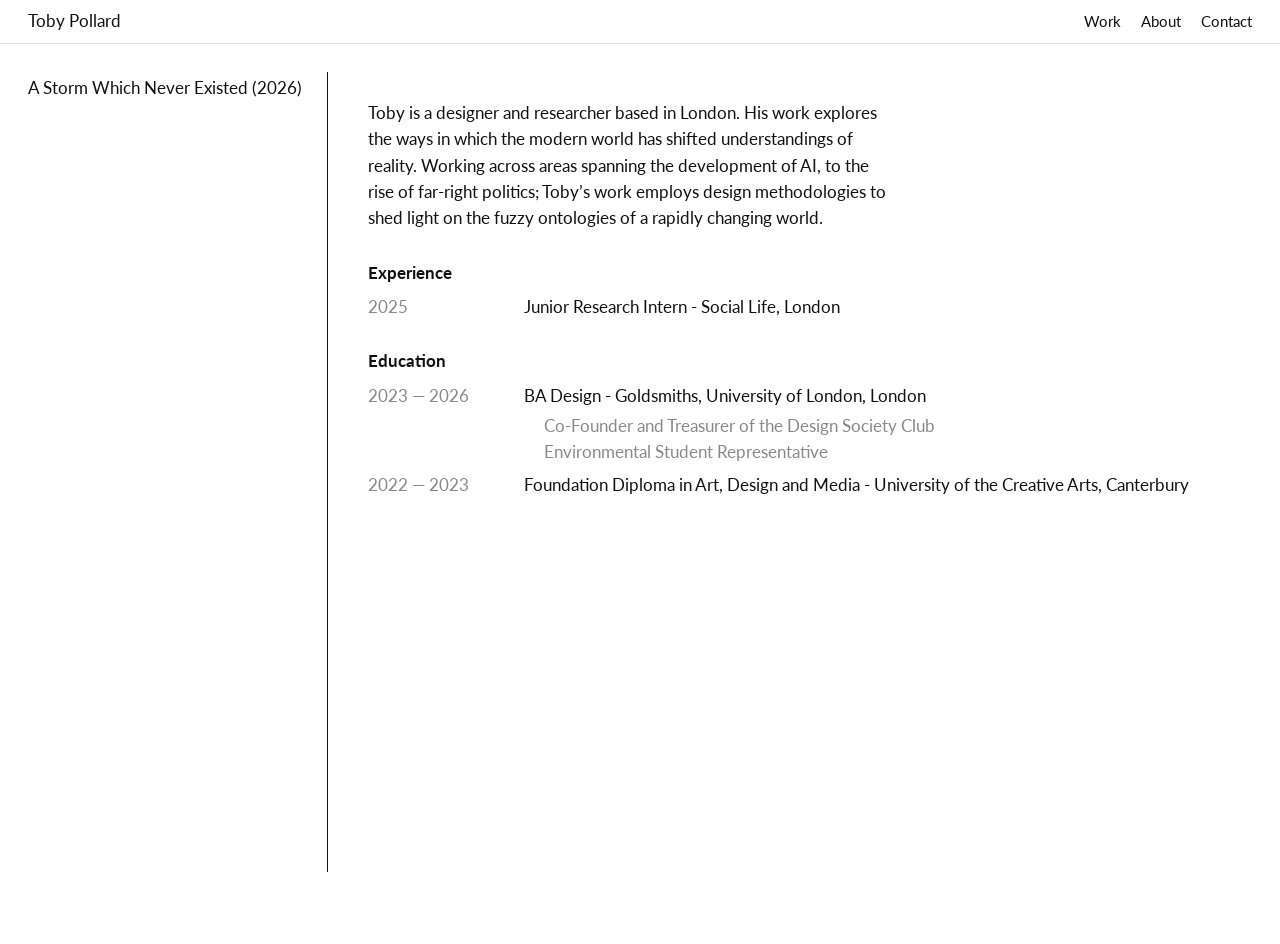
==== about.html @ 631b4601 "Portfolio site: storm project, about/contact, responsive layout" ====
<!DOCTYPE html>
<html lang="en">
<head>
  <meta charset="UTF-8" />
  <meta name="viewport" content="width=device-width, initial-scale=1.0" />
  <title>About — Toby Pollard</title>
  <!-- Google Font: Lato (free, served to all visitors) -->
  <link rel="preconnect" href="https://fonts.googleapis.com" />
  <link rel="preconnect" href="https://fonts.gstatic.com" crossorigin />
  <link href="https://fonts.googleapis.com/css2?family=Lato:wght@300;400;700&display=swap" rel="stylesheet" />

  <link rel="stylesheet" href="style.css" />
</head>
<body>

  <header>
    <div id="site-name">
      <a href="index.html">Toby Pollard</a>
    </div>
    <nav>
      <a href="index.html">Work</a>
      <a href="about.html" class="active">About</a>
      <a href="contact.html">Contact</a>
    </nav>
  </header>

  <div id="layout">

    <!-- Project list — kept identical to index.html so it's visible
         and clickable on every page. -->
    <aside id="sidebar">
      <ul>
        <li><a href="project-01.html">A Storm Which Never Existed (2026)</a></li>
      </ul>
    </aside>

    <main id="content">

      <!-- ============================================================
           ABOUT PAGE
           EDIT: Replace everything below with your own text.
           The <img> is optional — remove it if you don't want a photo.
      ============================================================ -->

      <div class="project-text about-text">

        <!-- Optional portrait photo. Put your photo in /images/portrait.jpg
             and remove the comment markers below to activate it. -->
        <!--
        <figure class="portrait">
          <img src="images/portrait.jpg" alt="Toby Pollard" />
        </figure>
        -->

        <p>
          Toby is a designer and researcher based in London. His work
          explores the ways in which the modern world has shifted
          understandings of reality. Working across areas spanning the
          development of AI, to the rise of far-right politics; Toby’s
          work employs design methodologies to shed light on the fuzzy
          ontologies of a rapidly changing world.
        </p>

        <!-- ============================================================
             EXPERIENCE
             EDIT: Add one entry per role. Duplicate a block to add more.
        ============================================================ -->
        <h2 class="about-heading">Experience</h2>
        <ul class="about-list">
          <li>
            <span class="about-list-year">2025</span>
            <span class="about-list-detail">Junior Research Intern - Social Life, London</span>
          </li>
        </ul>

        <!-- ============================================================
             EDUCATION
             EDIT: Add one entry per qualification.
        ============================================================ -->
        <h2 class="about-heading">Education</h2>
        <ul class="about-list">
          <li>
            <span class="about-list-year">2023 — 2026</span>
            <span class="about-list-detail">
              BA Design - Goldsmiths, University of London, London
              <span class="about-list-note">
                Co-Founder and Treasurer of the Design Society Club<br />
                Environmental Student Representative
              </span>
            </span>
          </li>
          <li>
            <span class="about-list-year">2022 — 2023</span>
            <span class="about-list-detail">Foundation Diploma in Art, Design and Media - University of the Creative Arts, Canterbury</span>
          </li>
        </ul>

      </div>

    </main>
  </div>

  <script src="script.js"></script>
</body>
</html>
---- style.css ----
/* ================================================================
   PORTFOLIO STYLESHEET
   Inspired by: eatock.com, dunneandraby.co.uk, carolyn-kirschner.com

   HOW TO CUSTOMISE:
   — To change fonts: edit the --font-* variables below
   — To change colours: edit the --color-* variables below
   — To adjust spacing: edit the --space-* variables below
   Everything else flows from these.
================================================================ */

/* ----------------------------------------------------------------
   1. DESIGN TOKENS — edit these to change the whole look
---------------------------------------------------------------- */
:root {
  /* Colours */
  --color-bg:       #ffffff;   /* page background */
  --color-text:     #111111;   /* main text */
  --color-muted:    #888888;   /* secondary text (dates, meta) */
  --color-link:     #111111;   /* link colour */
  --color-hover:    #888888;   /* link hover colour */
  --color-border:   #e0e0e0;   /* subtle borders */

  /* Typography */
  --font-main: "Lato", "Helvetica Neue", Helvetica, Arial, sans-serif;
    /* Lato is a free Google Font, loaded via the <link> in each HTML
       file's <head>. Every visitor sees it. Helvetica/Arial are just
       fallbacks while the font loads.
       Other options to try instead:
       "Georgia", Georgia, serif
       "Times New Roman", Times, serif
       "Courier New", Courier, monospace  */

  --font-size-base:  17px;
  --font-size-name:  17px;
  --font-size-nav:   15px;
  --font-size-h1:    17px;     /* project titles are same weight as text */
  --font-size-meta:  13px;

  /* Layout */
  --sidebar-width:  300px;
  --header-height:  44px;
  --space-outer:    28px;      /* outer page margin */
  --space-content:  40px;      /* gap between sidebar and content */
}

/* ----------------------------------------------------------------
   2. RESET & BASE
---------------------------------------------------------------- */
*, *::before, *::after {
  box-sizing: border-box;
  margin: 0;
  padding: 0;
}

html, body {
  height: 100%;
}

body {
  background: var(--color-bg);
  color: var(--color-text);
  font-family: var(--font-main);
  font-size: var(--font-size-base);
  line-height: 1.55;
  -webkit-font-smoothing: antialiased;
}

a {
  color: var(--color-link);
  text-decoration: none;
}
a:hover {
  color: var(--color-hover);
}

img {
  display: block;
  max-width: 100%;
  height: auto;
}

/* ----------------------------------------------------------------
   3. HEADER
---------------------------------------------------------------- */
header {
  position: fixed;
  top: 0;
  left: 0;
  right: 0;
  height: var(--header-height);
  background: var(--color-bg);
  display: flex;
  align-items: center;
  padding: 0 var(--space-outer);
  z-index: 100;
  border-bottom: 1px solid var(--color-border);
}

#site-name {
  font-size: var(--font-size-name);
  font-weight: normal;
  flex: 1;
}

nav {
  display: flex;
  gap: 20px;
  font-size: var(--font-size-nav);
}

nav a {
  color: var(--color-text);
}
nav a:hover {
  color: var(--color-muted);
}
nav a.active {
  color: var(--color-text);
}

/* ----------------------------------------------------------------
   4. LAYOUT: sidebar + content
---------------------------------------------------------------- */
#layout {
  display: flex;
  margin-top: var(--header-height);
  min-height: calc(100vh - var(--header-height));
  padding: var(--space-outer);
  gap: var(--space-content);
}

/* ---- Sidebar ---- */
#sidebar {
  width: var(--sidebar-width);
  flex-shrink: 0;
  padding-top: 4px;
  padding-right: var(--space-content);
  border-right: 1px solid var(--color-text);
}

#sidebar ul {
  list-style: none;
}

#sidebar ul li {
  margin-bottom: 4px;
}

#sidebar ul li a {
  font-size: var(--font-size-base);
  color: var(--color-text);
  display: block;
  line-height: 1.4;
  white-space: nowrap;
}
#sidebar ul li a:hover {
  color: var(--color-muted);
}
#sidebar ul li.current a {
  color: var(--color-text);
}

/* ---- Content ---- */
#content {
  flex: 1;
  max-width: 760px;
  padding-top: 4px;
}

/* ----------------------------------------------------------------
   5. CONTENT ELEMENTS
---------------------------------------------------------------- */

/* Intro / placeholder text */
.intro {
  color: var(--color-text);
  max-width: 480px;
}

/* Homepage random image — large, fills the content area */
#random-link {
  display: block;
}

/* Let the homepage image use the full width to the right of the sidebar */
#content:has(#random-link) {
  max-width: none;
}

#random-image {
  width: 100%;
  max-height: calc(100vh - var(--header-height) - (var(--space-outer) * 2));
  object-fit: contain;
  object-position: top left;
}

/* Project header */
.project-header {
  margin-bottom: 24px;
}

.project-header h1 {
  font-size: var(--font-size-h1);
  font-weight: normal;
}

.project-meta {
  font-size: var(--font-size-meta);
  color: var(--color-text);
}

/* Images */
figure {
  margin-bottom: 16px;
}

figure img {
  width: 100%;
}

/* Project description text */
.project-text {
  margin-top: 24px;
  max-width: 520px;
}

.project-text p {
  margin-bottom: 12px;
  color: var(--color-text);
}

/* About page portrait */
.portrait {
  margin-bottom: 20px;
  max-width: 200px;
}

/* About page: allow the experience/education lists to use full width
   so each entry can stay on a single line on wide screens. */
#content:has(.about-list) {
  max-width: none;
}
.about-text {
  max-width: none;
}
.about-text p {
  max-width: 520px;   /* keep the bio paragraph at a readable width */
}
/* Detail text stays on one line when there's room, but is allowed to
   wrap onto multiple lines as the browser gets narrower. */

/* About page section headings (Experience, Education) */
.about-heading {
  font-size: var(--font-size-base);
  font-weight: 700;
  margin-top: 28px;
  margin-bottom: 8px;
}

/* About page lists (experience / education entries) */
.about-list {
  list-style: none;
  margin-bottom: 4px;
}
.about-list li {
  display: flex;
  gap: 16px;
  margin-bottom: 6px;
}
.about-list-year {
  flex-shrink: 0;
  width: 140px;
  color: var(--color-muted);
}
.about-list-detail {
  color: var(--color-text);
}

/* Inset sub-text under an education / experience entry */
.about-list-note {
  display: block;
  margin-top: 4px;
  padding-left: 20px;
  color: var(--color-muted);
}

@media (max-width: 640px) {
  .about-list li {
    flex-direction: column;
    gap: 0;
  }
  .about-list-year {
    width: auto;
  }
}

/* ----------------------------------------------------------------
   6. MOBILE
   On small screens the sidebar moves above the content
---------------------------------------------------------------- */
@media (max-width: 640px) {
  #layout {
    flex-direction: column;
    padding: 16px;
    gap: 24px;
  }

  #sidebar {
    width: 100%;
    /* When stacked, the divider becomes a horizontal line under the list */
    border-right: none;
    border-bottom: 1px solid var(--color-text);
    padding-right: 0;
    padding-bottom: 16px;
  }

  header {
    padding: 0 16px;
  }

  /* Homepage: keep the project list and the random image side by side
     even on slim screens — the image stays to the right, not below. */
  #layout:has(#random-link) {
    flex-direction: row;
    gap: 20px;
  }

  #layout:has(#random-link) #sidebar {
    width: auto;
    min-width: 110px;
    flex-shrink: 0;
    /* Back to a vertical divider since it stays side by side here */
    border-right: 1px solid var(--color-text);
    border-bottom: none;
    padding-right: 20px;
    padding-bottom: 0;
  }
}
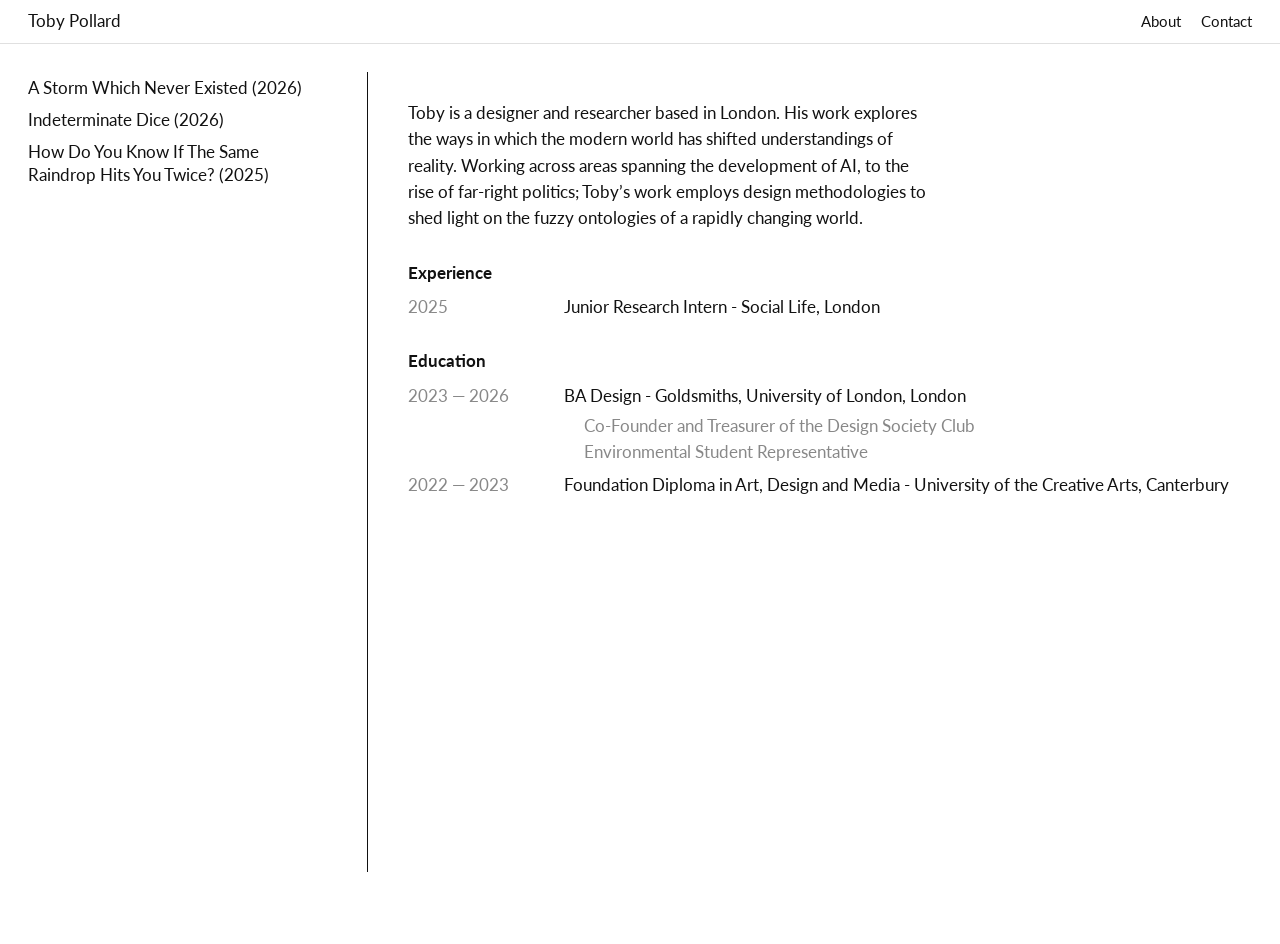
==== commit 9d7a3227: "Add projects, media, posters; nav and layout refinements" ====
--- a/about.html
+++ b/about.html
@@ -18,7 +18,6 @@
       <a href="index.html">Toby Pollard</a>
     </div>
     <nav>
-      <a href="index.html">Work</a>
       <a href="about.html" class="active">About</a>
       <a href="contact.html">Contact</a>
     </nav>
@@ -31,6 +30,8 @@
     <aside id="sidebar">
       <ul>
         <li><a href="project-01.html">A Storm Which Never Existed (2026)</a></li>
+        <li><a href="project-02.html">Indeterminate Dice (2026)</a></li>
+        <li><a href="project-03.html">How Do You Know If The Same Raindrop Hits You Twice? (2025)</a></li>
       </ul>
     </aside>
 
--- a/style.css
+++ b/style.css
@@ -38,7 +38,7 @@
   --font-size-meta:  13px;
 
   /* Layout */
-  --sidebar-width:  300px;
+  --sidebar-width:  340px;
   --header-height:  44px;
   --space-outer:    28px;      /* outer page margin */
   --space-content:  40px;      /* gap between sidebar and content */
@@ -152,13 +152,21 @@
   color: var(--color-text);
   display: block;
   line-height: 1.4;
-  white-space: nowrap;
+  /* Allow long titles to wrap onto as many lines as needed to fit */
+  white-space: normal;
+  overflow-wrap: break-word;
+}
+
+/* Give a little breathing room between multi-line titles */
+#sidebar ul li {
+  margin-bottom: 8px;
 }
 #sidebar ul li a:hover {
   color: var(--color-muted);
 }
 #sidebar ul li.current a {
   color: var(--color-text);
+  font-weight: 700;
 }
 
 /* ---- Content ---- */
@@ -215,14 +223,24 @@
   margin-bottom: 16px;
 }
 
-figure img {
+figure img,
+figure video {
   width: 100%;
+  display: block;
 }
 
 /* Project description text */
 .project-text {
   margin-top: 24px;
   max-width: 520px;
+}
+
+/* When the description sits above the images, remove the top gap and
+   add space below it instead. */
+.project-text--top {
+  margin-top: 0;
+  margin-bottom: 28px;
+  max-width: none;   /* match the full width of the images below */
 }
 
 .project-text p {
@@ -304,6 +322,9 @@
     flex-direction: column;
     padding: 16px;
     gap: 24px;
+    /* Hug the content instead of stretching to full viewport height,
+       which otherwise leaves a tall blank white area at the bottom. */
+    min-height: 0;
   }
 
   #sidebar {
@@ -327,8 +348,8 @@
   }
 
   #layout:has(#random-link) #sidebar {
-    width: auto;
-    min-width: 110px;
+    /* Bounded width so the image keeps its space; long titles wrap inside */
+    width: 42%;
     flex-shrink: 0;
     /* Back to a vertical divider since it stays side by side here */
     border-right: 1px solid var(--color-text);
